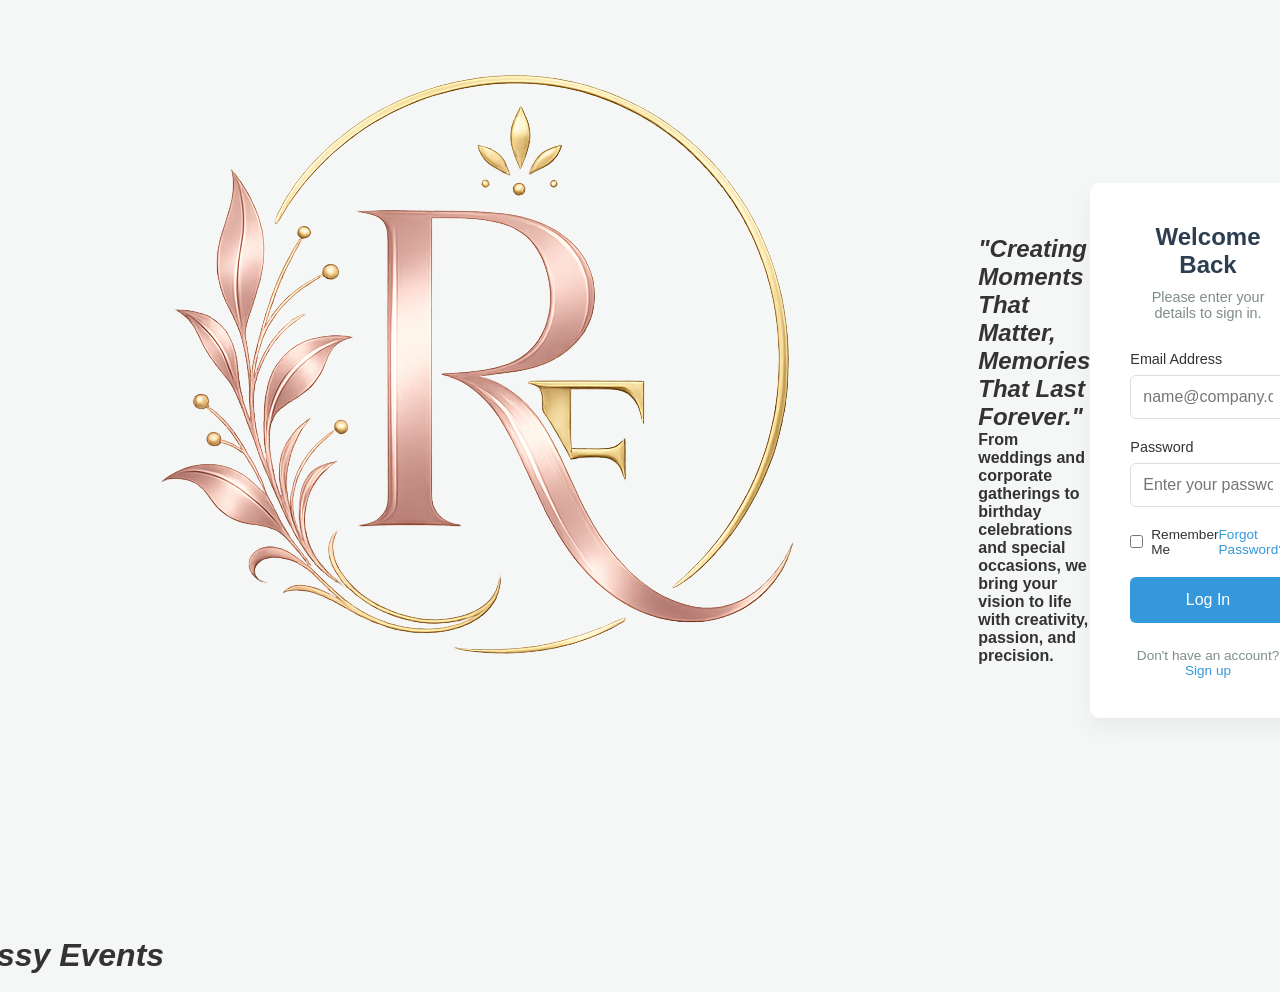
==== index.html @ 766a2c84 "initial commit" ====
<!DOCTYPE html>
<html lang="en">
<head>
    <meta charset="UTF-8">
    <meta name="viewport" content="width=device-width, initial-scale=1.0">
    <title>Event Management System</title>
    <link rel="icon" type="image/x-icon" href="images/icon2.png">
    <link rel="stylesheet" href="../css/design.css">
    <style>
        * {
            box-sizing: border-box;
            margin: 0;
            padding: 0;
            font-family: 'Segoe UI', Roboto, Helvetica, Arial, sans-serif;
        }

        body {
            background-color: #f4f7f6;
            display: flex;
            justify-content: center;
            align-items: center;
            height: 100vh;
            color: #333;
        }

        .login-container {
            background-color: #ffffff;
            padding: 40px;
            border-radius: 10px;
            box-shadow: 0 10px 25px rgba(0,0,0,0.05);
            width: 100%;
            max-width: 400px;
        }

        .login-header {
            text-align: center;
            margin-bottom: 30px;
        }

        .login-header h2 {
            color: #2c3e50;
            margin-bottom: 10px;
        }

        .login-header p {
            color: #7f8c8d;
            font-size: 0.9rem;
        }

        .input-group {
            margin-bottom: 20px;
        }

        .input-group label {
            display: block;
            margin-bottom: 8px;
            font-size: 0.9rem;
            font-weight: 500;
        }

        .input-group input {
            width: 100%;
            padding: 12px;
            border: 1px solid #ddd;
            border-radius: 6px;
            font-size: 1rem;
            transition: border-color 0.3s ease, box-shadow 0.3s ease;
        }

        .input-group input:focus {
            border-color: #3498db;
            outline: none;
            box-shadow: 0 0 5px rgba(52, 152, 219, 0.2);
        }

        .form-actions {
            display: flex;
            justify-content: space-between;
            align-items: center;
            margin-bottom: 20px;
            font-size: 0.85rem;
        }

        .form-actions a {
            color: #3498db;
            text-decoration: none;
        }

        .checkbox-label {
            display: flex;
            align-items: center;
            gap: 8px;
        }

        .btn-login {
            width: 100%;
            padding: 14px;
            background-color: #3498db;
            color: white;
            border: none;
            border-radius: 6px;
            font-size: 1rem;
            cursor: pointer;
            transition: background-color 0.3s ease;
        }

        .btn-login:hover {
            background-color: #2980b9;
        }

        .login-footer {
            text-align: center;
            margin-top: 25px;
            font-size: 0.85rem;
            color: #7f8c8d;
        }

        .login-footer a {
            color: #3498db;
            text-decoration: none;
            font-weight: 500;
        }
    </style>
</head>
<body>
     <header class="main-header">

        <!-- header logo section -->
        <div class="header-container">
            <img src="/images/icon2.png" alt="" class="header-logo">
            <h1 class="header-name"><i>Rossy Events</i></h1>
        </div>

        <!-- Hamburger Icon -->
        <div class="hamburger" id="hamburger">
            <span></span>
            <span></span>
            <span></span>
       </div>

        <!-- Navbar section -->
        <nav class="navbar">
            <ul class="nav-links" id="navLinks">
               <!-- <li><a href="#">Home</a></li>
               <li><a href="#">Events</a></li>
               <li><a href="#">Venues</a></li>
               <li><a href="#">Contact</a></li> -->
               <li>
                   <!-- <button class="login-btn">
                       <a href="login.html">Login</a>
                    </button> -->
              </li>
            </ul>  
        </nav>  
    </header>

    <!-- page section -->
     <section class="hero-section">
         <div class="frame">
         <div class="frame-content">
            <i><h2>"Creating Moments That Matter, Memories That Last Forever."</h2></i>
            <h4>From weddings and corporate gatherings to birthday celebrations and special occasions, we bring your vision to life with creativity, passion, and precision.</h4>
         </div>
         </div>
     </section>

     <div class="login-container">
    <div class="login-header">
        <h2>Welcome Back</h2>
        <p>Please enter your details to sign in.</p>
    </div>
    
    <form id="loginForm">
        <div class="input-group">
            <label for="email">Email Address</label>
            <input type="email" id="email" name="email" placeholder="name@company.com" required>
        </div>
        
        <div class="input-group">
            <label for="password">Password</label>
            <input type="password" id="password" name="password" placeholder="Enter your password" required>
        </div>
        
        <div class="form-actions">
            <label class="checkbox-label">
                <input type="checkbox" name="remember"> Remember Me
            </label>
            <a href="./forgot.html">Forgot Password?</a>
        </div>
        
        <button type="submit" class="btn-login">Log In</button>
    </form>
    
    <div class="login-footer">
        <p>Don't have an account? <a href="./register.html">Sign up</a></p>
    </div>
</div>

<script>
document.getElementById("loginForm").addEventListener("submit", function(e) {
    e.preventDefault();

    const email = document.getElementById("email").value;
    const password = document.getElementById("password").value;

    if (email !== "" && password !== "") {
        alert("Login Successful!");
        window.location.href = "home.html";
    } else {
        alert("Please enter your email and password.");
    }
});
</script>

     <script src="../script.js"></script>
</body>
</html>
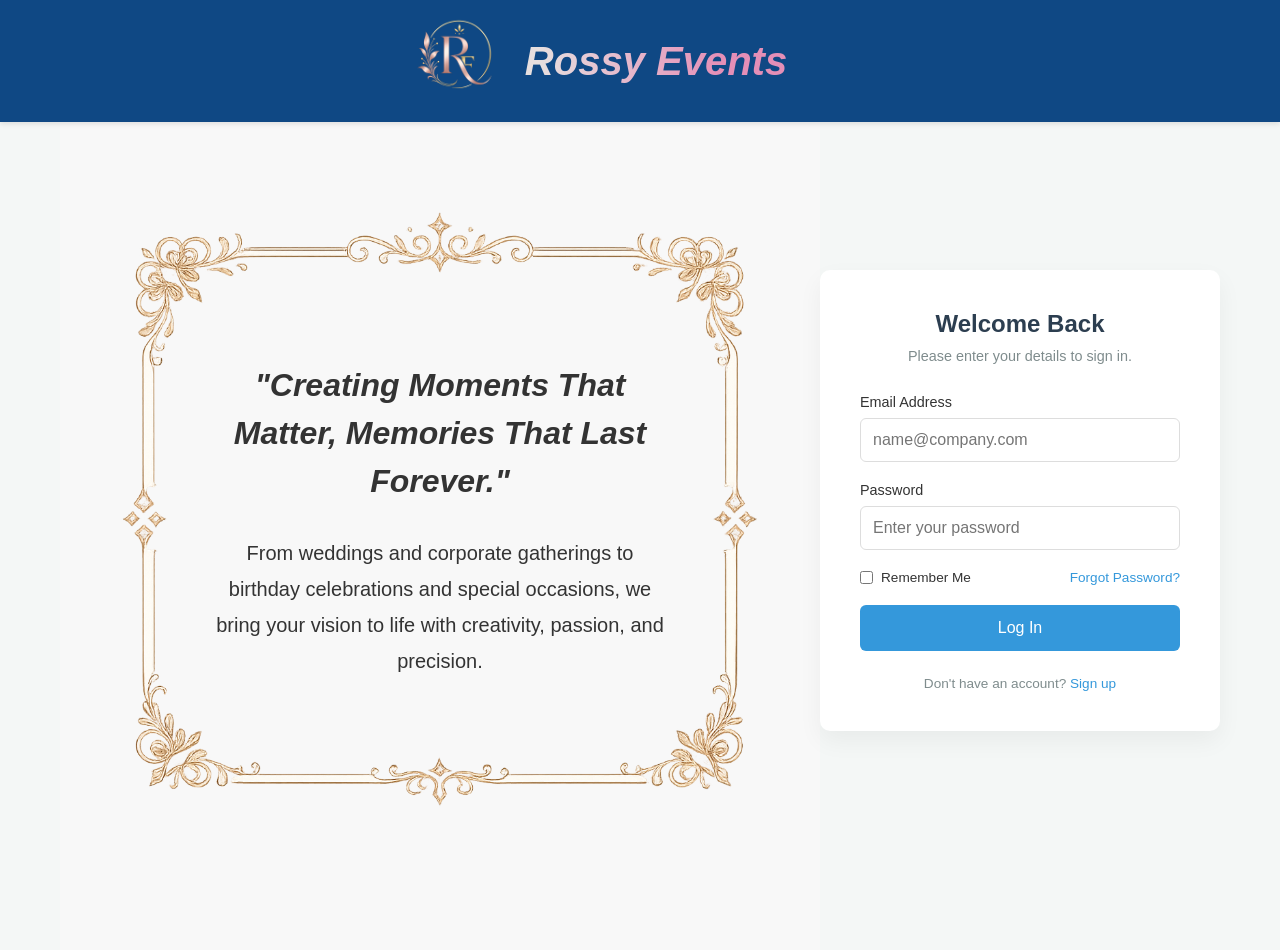
==== commit 1311dc9b: "Updated Event Management System" ====
--- a/index.html
+++ b/index.html
@@ -4,8 +4,8 @@
     <meta charset="UTF-8">
     <meta name="viewport" content="width=device-width, initial-scale=1.0">
     <title>Event Management System</title>
-    <link rel="icon" type="image/x-icon" href="images/icon2.png">
-    <link rel="stylesheet" href="../css/design.css">
+    <link rel="icon" type="image/x-icon" href="/images/icon2.png">
+    <link rel="stylesheet" href="/design.css">
     <style>
         * {
             box-sizing: border-box;
@@ -185,14 +185,14 @@
             <label class="checkbox-label">
                 <input type="checkbox" name="remember"> Remember Me
             </label>
-            <a href="./forgot.html">Forgot Password?</a>
+            <a href="/forgot.html">Forgot Password?</a>
         </div>
         
         <button type="submit" class="btn-login">Log In</button>
     </form>
     
     <div class="login-footer">
-        <p>Don't have an account? <a href="./register.html">Sign up</a></p>
+        <p>Don't have an account? <a href="/register.html">Sign up</a></p>
     </div>
 </div>
 
@@ -205,13 +205,13 @@
 
     if (email !== "" && password !== "") {
         alert("Login Successful!");
-        window.location.href = "home.html";
+        window.location.href = "/home.html";
     } else {
         alert("Please enter your email and password.");
     }
 });
 </script>
 
-     <script src="../script.js"></script>
+     <script src="/script.js"></script>
 </body>
 </html>
--- a/design.css
+++ b/design.css
@@ -0,0 +1,390 @@
+@import url('https://fonts.googleapis.com/css2?family=Miniver&family=Poppins:ital,wght@0,400;0,500;0,600;0,700;1,400&display=swap');
+
+body {
+   margin: 0;
+   padding-top: 100px;
+   font-family: 'poppins', sans-serif;
+}
+
+/* header logo */
+.main-header {
+   position: fixed;
+   top: 0;
+   left: 0;
+   width: 100%;
+   box-sizing: border-box;
+   padding: 1px 40px;
+   z-index: 9999;
+   background-color: #0f4884;
+
+   display: flex;
+   justify-content: center;
+   align-items: center;
+   box-shadow: 0 2px 5px rgba(0,0,0,0.1);
+}
+
+.header-container {
+   display: flex;
+   align-items: center;
+   gap: 12px;
+}
+
+.header-logo {
+   height: 120px;
+   width: auto;
+   object-fit: contain;
+
+}
+
+.header-name {
+   font-size: 40px;
+   font-weight: 600;
+   font-family: "Brush Script MT", cursive;
+   margin: 0;
+   
+   background: linear-gradient(to right, #E6DFDF 5%, #e48fb7 75%);
+   -webkit-background-clip: text;
+   -webkit-text-fill-color: transparent;
+}
+
+/* navbar section */
+.navbar {
+   display: flex;
+   align-items: center;
+   padding: 15px 40px;
+}
+.nav-links {
+   display: flex;
+   gap: 25px;
+   list-style: none;
+   margin-left: auto;
+}
+
+.nav-links li {
+   margin-left: 20px;
+}
+
+.nav-links a{
+   text-decoration: none;
+   color: #ffffff;
+   font-weight: 500;
+   font-size: 16px;
+   transition: color 0.2s ease-in-out;
+}
+
+/* .nav-links a:hover {
+    color: #922a2a;
+} */
+
+.login-btn {
+   cursor: pointer;
+   background-color: #0f4884;
+   padding: 3px 10px;
+   font-size: 15px;
+   font-weight: 600;
+   border-radius: 4px;
+   transition: all 0.2s ease;
+}
+
+.login-btn:hover{
+   background-color: #e48fb7;
+}
+
+.login-btn:active{
+   transform: translateY(0);
+}
+
+/* page section */
+.hero-section {
+   display: flex;
+   min-height: 100vh;
+   justify-content: center;
+   align-items: center;
+   padding: 30px;
+   background: #f8f8f8;
+   padding-top: 70px;
+}
+
+.frame {
+   width: 700px;
+   height: 700px;
+   background: url(/images/frame1.png) center/contain no-repeat;
+   display: flex;
+   justify-content: center;
+   align-items: center;
+}
+
+.frame-content {
+   width: 65%;
+   text-align: center;
+}
+
+.frame-content h2{
+   margin-bottom: 30px;
+   font-size: 32px;
+   line-height: 1.5;
+   font-style: italic;
+}
+
+.frame-content h4{
+   font-size: 20px;
+   line-height: 1.8;
+   font-weight: 500;
+}
+
+
+.main-header.sticky{
+    position: fixed;
+    top: 0;
+    width: 100%;
+    background: rgb(35, 46, 131);
+    box-shadow: 0 3px 10px rgba(0,0,0,0.2);
+    z-index: 1000;
+}
+
+
+/* ==========================
+   Hamburger Menu
+========================== */
+
+.hamburger{
+    display:none;
+    flex-direction:column;
+    cursor:pointer;
+    gap:6px;
+}
+
+.hamburger span{
+   cursor:pointer;
+    width:28px;
+    height:3px;
+    background:#fff;
+    border-radius:5px;
+    transition:0.3s;
+}
+
+/* ==========================
+   Responsive Design
+========================== */
+
+@media (max-width:768px){
+
+    .main-header{
+        padding:15px 20px;
+    }
+
+    .header-logo{
+        height:70px;
+    }
+
+    .header-name{
+        font-size:30px;
+    }
+
+    .navbar{
+        padding:0;
+    }
+
+    .hamburger{
+        display:flex;
+    }
+
+    .nav-links{
+
+        position:absolute;
+        top:100%;
+        right:0;
+
+        width:220px;
+
+        background:#3772b1;
+
+        flex-direction:column;
+
+        align-items:center;
+
+        gap:20px;
+
+        padding:20px;
+
+        display:none;
+
+        box-shadow:0 5px 10px rgba(0,0,0,.2);
+
+    }
+
+    .nav-links.active{
+        display:flex;
+    }
+
+    .nav-links li{
+        margin:0;
+    }
+
+    .hero-section {
+        padding:40px 15px;
+    }
+
+    .frame {
+        width: 95vw;
+        height: 95vw;
+        max-width: 400px;
+        max-height: 400px;
+
+       position: relative;
+       background: url(/images/frame1.png) center/contain no-repeat;
+    }
+
+    .frame-content {
+        width: 58%;
+        position: absolute;
+        top: 54%;
+        left: 50%;
+        transform: translate(-50%, -50%);
+        text-align: center;
+    }
+
+    .frame-content h2{
+        font-size: 16px;
+        line-height: 1.5;
+        margin-bottom: 18px;
+    }
+
+    .frame-content h4{
+        font-size: 10px;
+        line-height: 1.8;
+        font-weight: 500;
+    }
+}
+
+/* ===========================
+   Tablet (992px and below)
+=========================== */
+@media (max-width: 992px) {
+
+    body {
+        padding: 100px 20px 30px;
+        height: auto;
+        min-height: 100vh;
+        display: flex;
+        flex-direction: column;
+        justify-content: flex-start;
+        align-items: center;
+    }
+
+    .hero-section {
+        width: 100%;
+        margin-bottom: 30px;
+        display: flex;
+        justify-content: center;
+    }
+
+    .frame {
+        width: 100%;
+        max-width: 700px;
+        padding-bottom: 20px;
+    }
+
+    .login-container {
+        width: 100%;
+        max-width: 500px;
+    }
+}
+
+/* ===========================
+   Mobile (768px and below)
+=========================== */
+@media (max-width: 768px) {
+
+    body {
+        padding: 90px 15px 20px;
+    }
+
+    .hero-section {
+        width: 100%;
+        margin-bottom: 25px;
+    }
+
+    .frame {
+        width: 100%;
+        padding-bottom: 20px;
+        margin-bottom: 0%;
+    }
+
+    .frame-content h2 {
+        font-size: 28px;
+        text-align: center;
+    }
+
+    .frame-content h4 {
+        font-size: 15px;
+        text-align: center;
+        line-height: 1.6;
+    }
+
+    .login-container {
+        width: 100%;
+        max-width: 100%;
+        padding: 30px 20px;
+    }
+
+    .login-header h2 {
+        font-size: 28px;
+    }
+
+    .login-header p {
+        font-size: 14px;
+    }
+
+    .input-group input {
+        padding: 12px;
+        font-size: 15px;
+    }
+
+    .form-actions {
+        flex-direction: column;
+        align-items: flex-start;
+        gap: 10px;
+    }
+
+    .btn-login {
+        padding: 13px;
+        font-size: 16px;
+    }
+}
+
+/* ===========================
+   Small Mobile (480px and below)
+=========================== */
+@media (max-width: 480px) {
+
+    body {
+        padding: 80px 10px 20px;
+    }
+
+    .login-container {
+        padding: 25px 15px;
+        border-radius: 8px;
+    }
+
+    .login-header h2 {
+        font-size: 24px;
+    }
+
+    .login-header p {
+        font-size: 13px;
+    }
+
+    .frame-content h2 {
+        font-size: 18px;
+    }
+
+    .frame-content h4 {
+        font-size: 14px;
+    }
+
+    .btn-login {
+        font-size: 15px;
+        padding: 12px;
+    }
+}
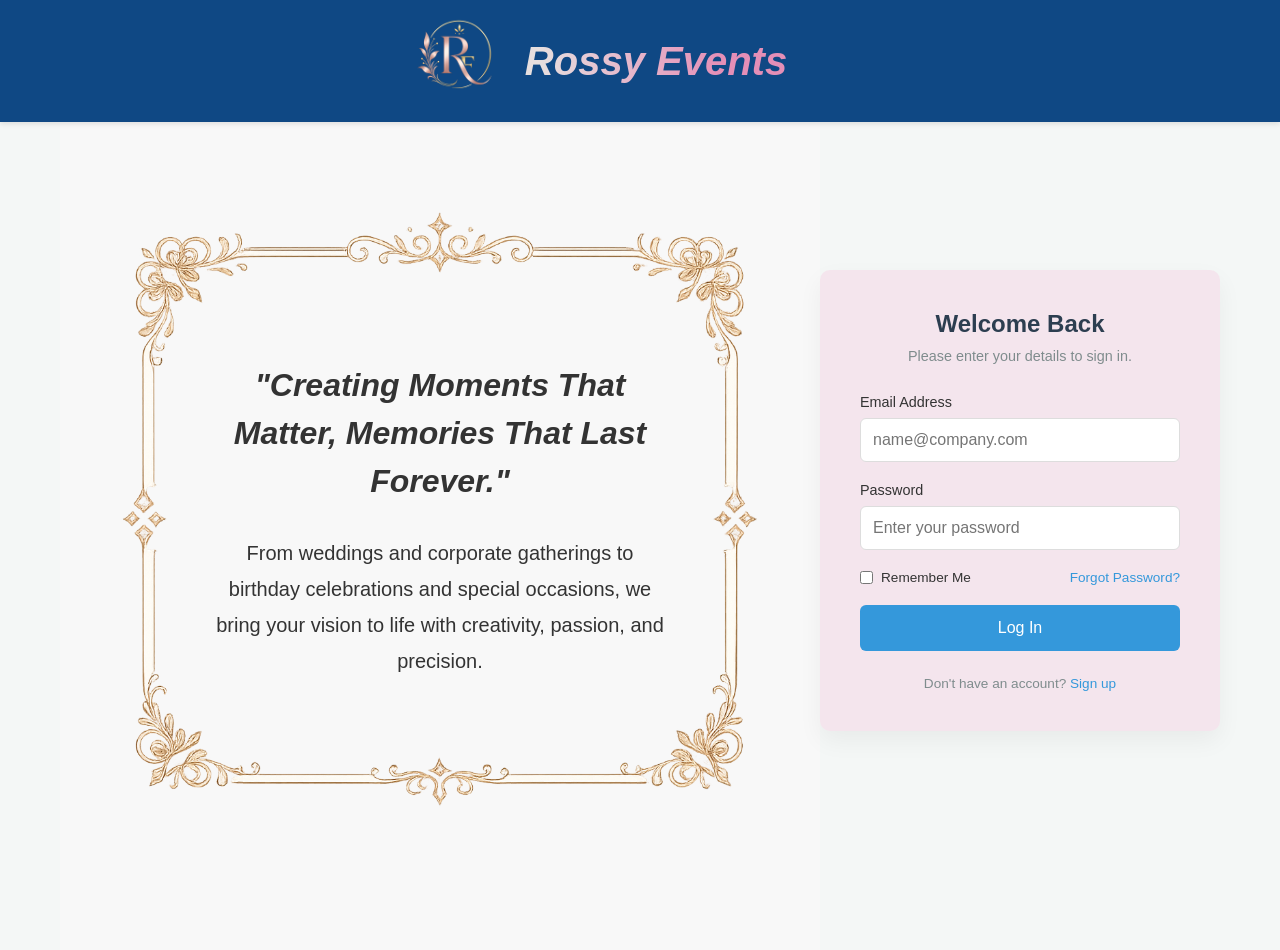
==== commit bfad001f: "Updated home.css" ====
--- a/index.html
+++ b/index.html
@@ -4,8 +4,8 @@
     <meta charset="UTF-8">
     <meta name="viewport" content="width=device-width, initial-scale=1.0">
     <title>Event Management System</title>
-    <link rel="icon" type="image/x-icon" href="/images/icon2.png">
-    <link rel="stylesheet" href="/design.css">
+    <link rel="icon" type="image/x-icon" href="images/icon2.png">
+    <link rel="stylesheet" href="design.css">
     <style>
         * {
             box-sizing: border-box;
@@ -24,7 +24,7 @@
         }
 
         .login-container {
-            background-color: #ffffff;
+            background-color:#f4b8d44a;
             padding: 40px;
             border-radius: 10px;
             box-shadow: 0 10px 25px rgba(0,0,0,0.05);
@@ -127,7 +127,7 @@
 
         <!-- header logo section -->
         <div class="header-container">
-            <img src="/images/icon2.png" alt="" class="header-logo">
+            <img src="images/icon2.png" alt="" class="header-logo">
             <h1 class="header-name"><i>Rossy Events</i></h1>
         </div>
 
